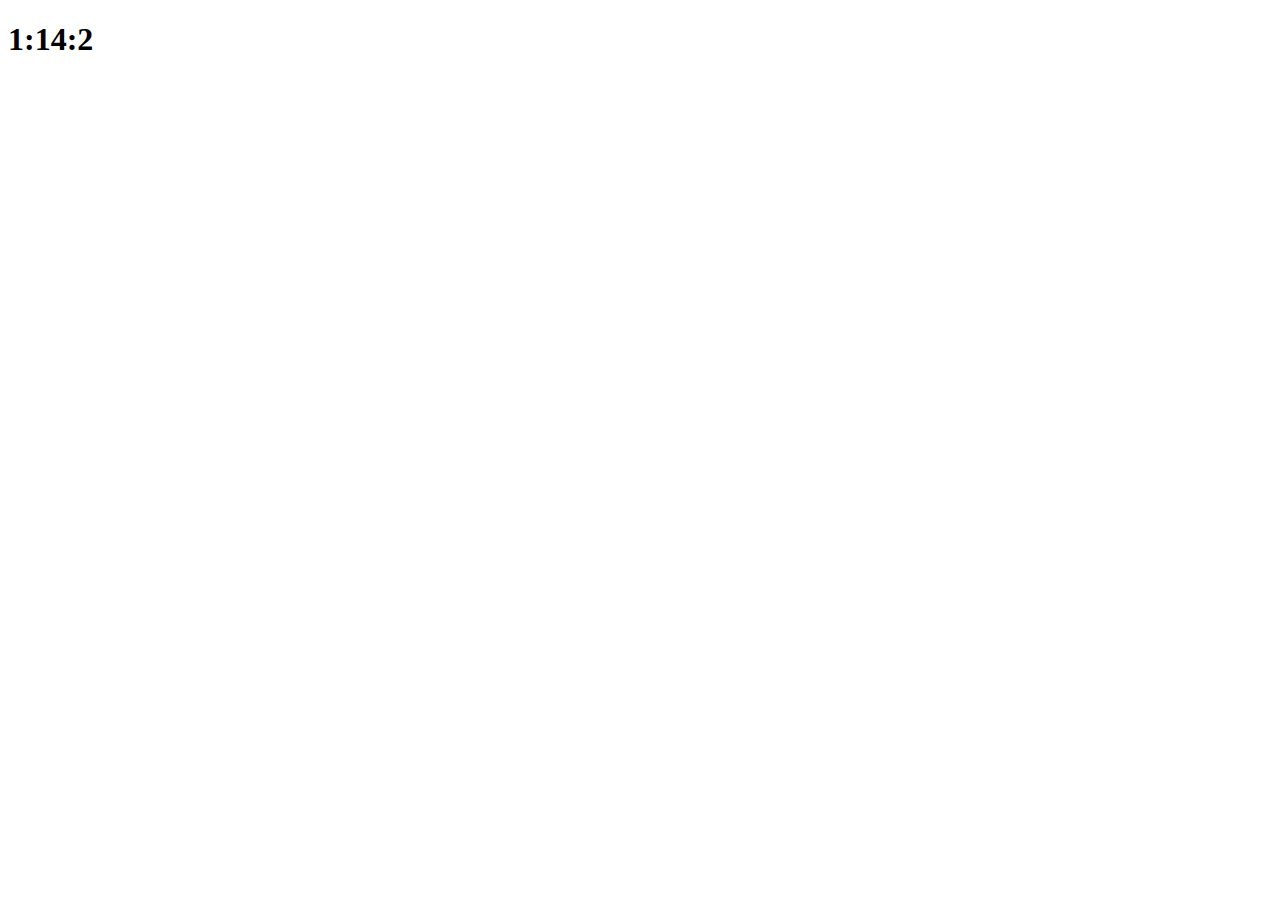
==== index.html @ 5f1563ce "시계 생성" ====
<!DOCTYPE html>
<html>
    <head>
        <title>Something</title>
        <link rel="stylesheet" href="index.css" />
    </head>
    <body>
        <!--이름은 js-clock으로 하는 이유 : css와 js 둘다 쓰려고-->
        <div class="js-clock">
            <h1>00:00</h1>
        </div>
        <script src="clock.js"></script>
    </body>
</html>
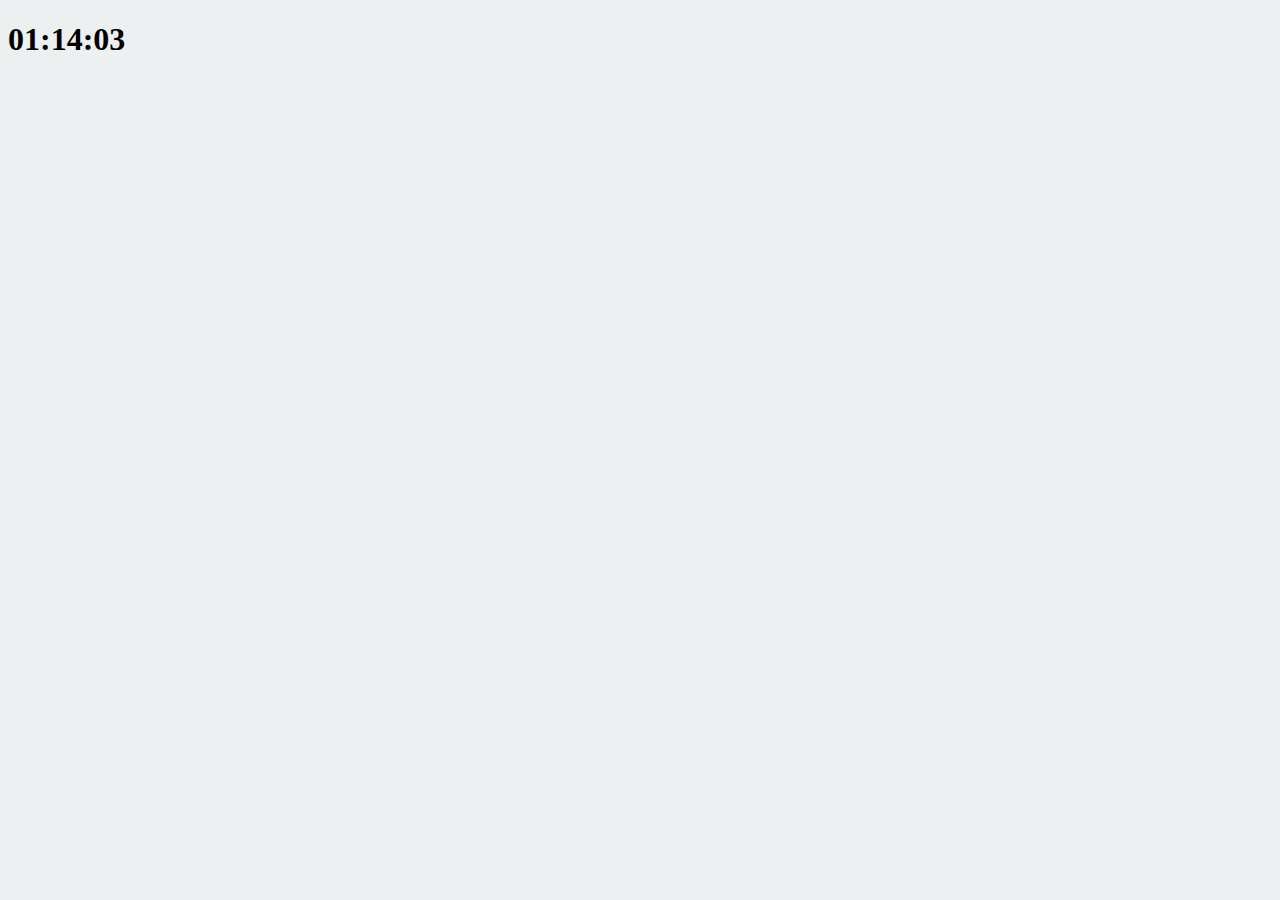
==== commit c8b29f37: "3.2 Saving the User Name 1/2" ====
--- a/index.html
+++ b/index.html
@@ -9,6 +9,11 @@
         <div class="js-clock">
             <h1>00:00</h1>
         </div>
+        <form class="js-form form">
+            <input type="text" placeholder="What is your name?" />
+        </form>
+        <h4 class="js-greetings greetings"></h4>
         <script src="clock.js"></script>
+        <script src="greeting.js"></script>
     </body>
 </html>--- a/index.css
+++ b/index.css
@@ -0,0 +1,25 @@
+body{
+    background-color: #ecf0f1;
+}
+
+.btn{
+    cursor: pointer;
+}
+
+.h1{
+    color: #34495e;
+    transition : color 0.5s ease-in-out;
+}
+
+.clicked{
+    color: #7f8c8d;
+}
+
+.form,
+.greetings{
+    display:none;
+}
+
+.showing{
+    display:block;
+}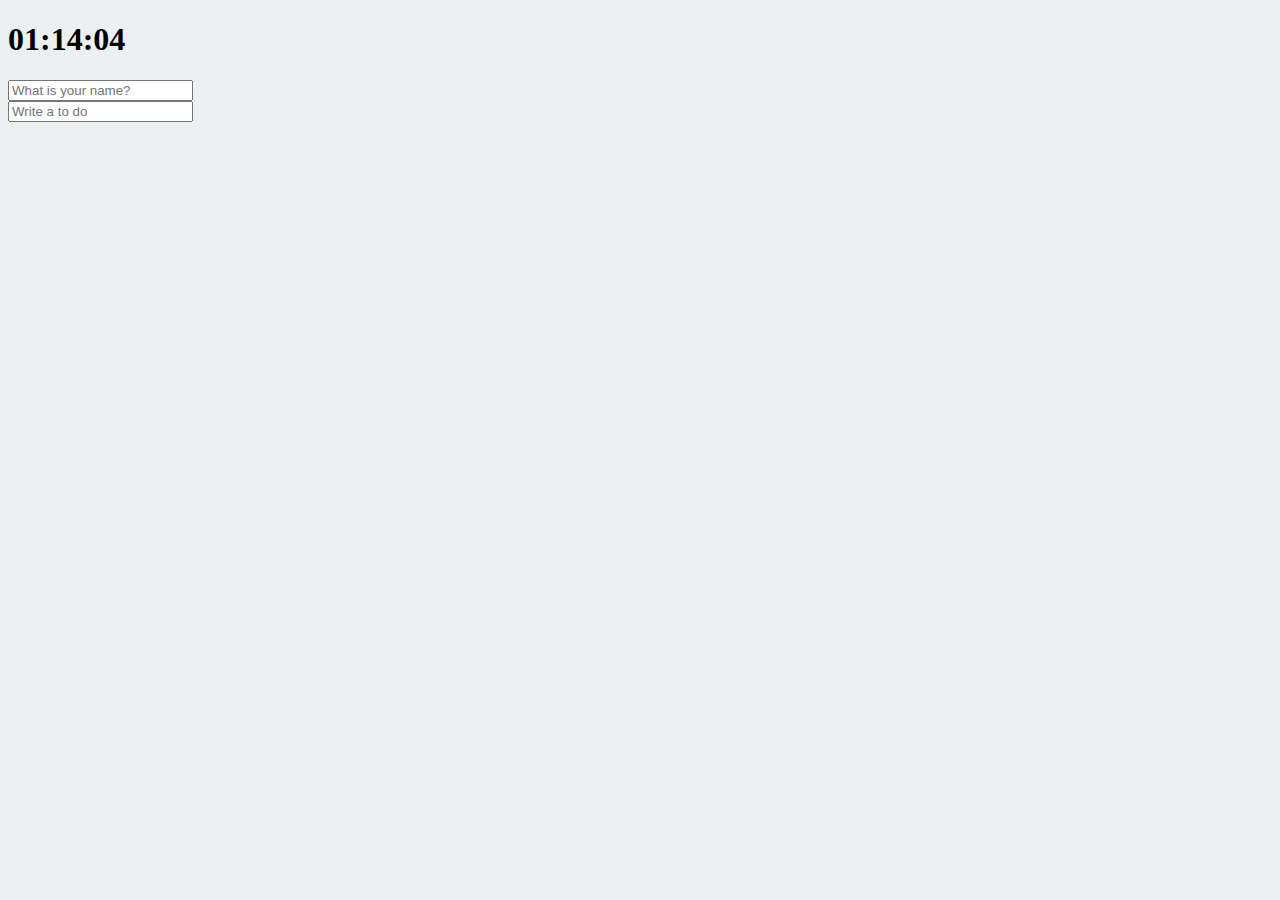
==== commit 6bd8ca2f: "3.5까지 수강(toDO리스트 생성)" ====
--- a/index.html
+++ b/index.html
@@ -2,6 +2,7 @@
 <html>
     <head>
         <title>Something</title>
+        <meta charest="utf-8">
         <link rel="stylesheet" href="index.css" />
     </head>
     <body>
@@ -13,7 +14,14 @@
             <input type="text" placeholder="What is your name?" />
         </form>
         <h4 class="js-greetings greetings"></h4>
+        <form class="js-toDoForm">
+            <input type="text" placeholder="Write a to do" />
+        </form>
+        <ul class="js-toDoList">
+
+        </ul>
         <script src="clock.js"></script>
         <script src="greeting.js"></script>
+        <script src="todo.js"></script>
     </body>
 </html>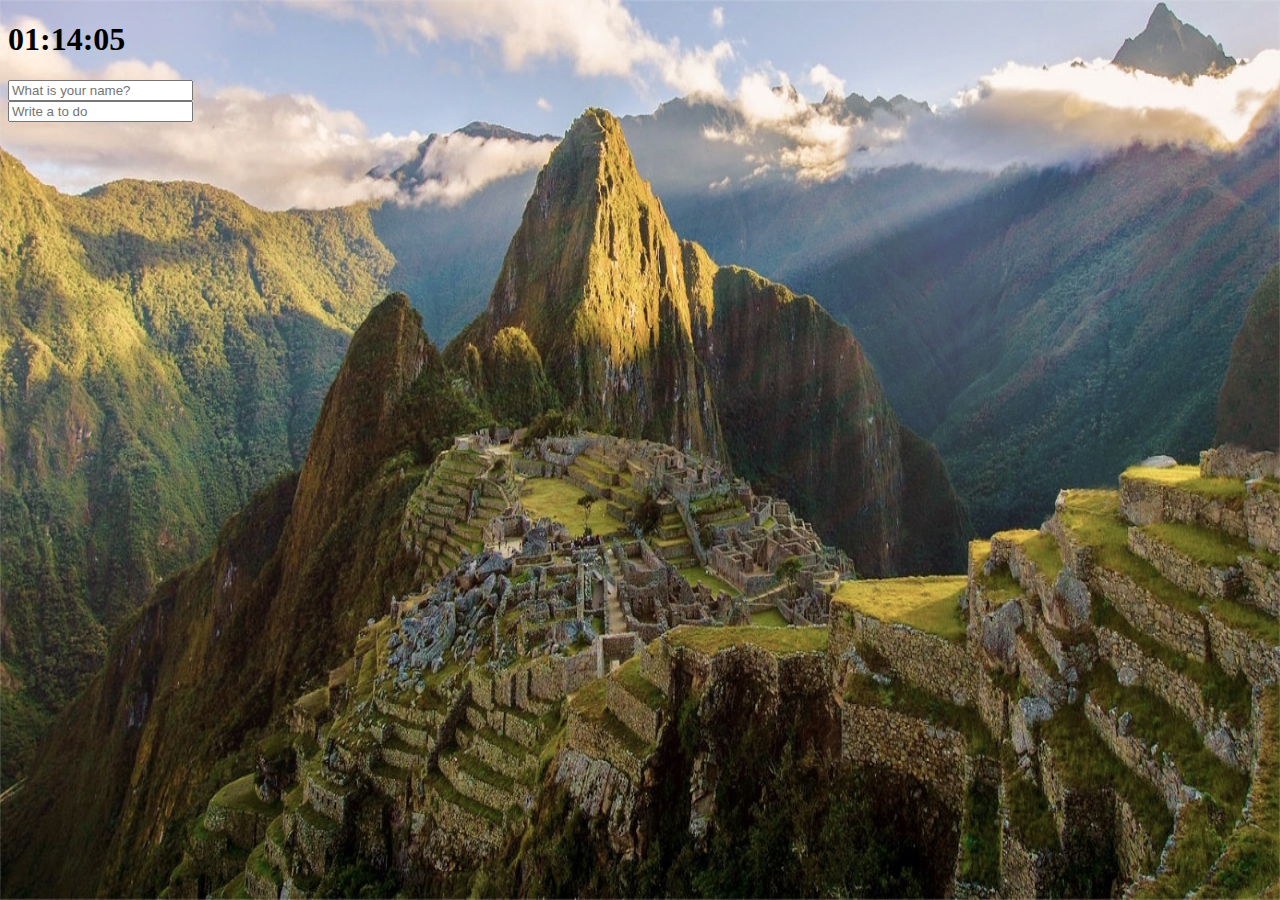
==== commit b40c5eea: "~3.7 Image Background까지" ====
--- a/index.html
+++ b/index.html
@@ -23,5 +23,6 @@
         <script src="clock.js"></script>
         <script src="greeting.js"></script>
         <script src="todo.js"></script>
+        <script src="bg.js"></script>
     </body>
 </html>--- a/index.css
+++ b/index.css
@@ -1,5 +1,5 @@
 body{
-    background-color: #ecf0f1;
+    background-color: #2c3e50;
 }
 
 .btn{
@@ -22,4 +22,23 @@
 
 .showing{
     display:block;
+}
+
+@keyframes fadeIn{
+    from{
+        opacity : 0;
+    }
+    to{
+        opacity : 1;
+    }
+}
+
+.bgImage{
+    position: absolute;
+    top: 0;
+    left: 0;
+    width: 100%;
+    height: 100%;
+    z-index: -1;
+    animation: fadeIn 0.5s linear;
 }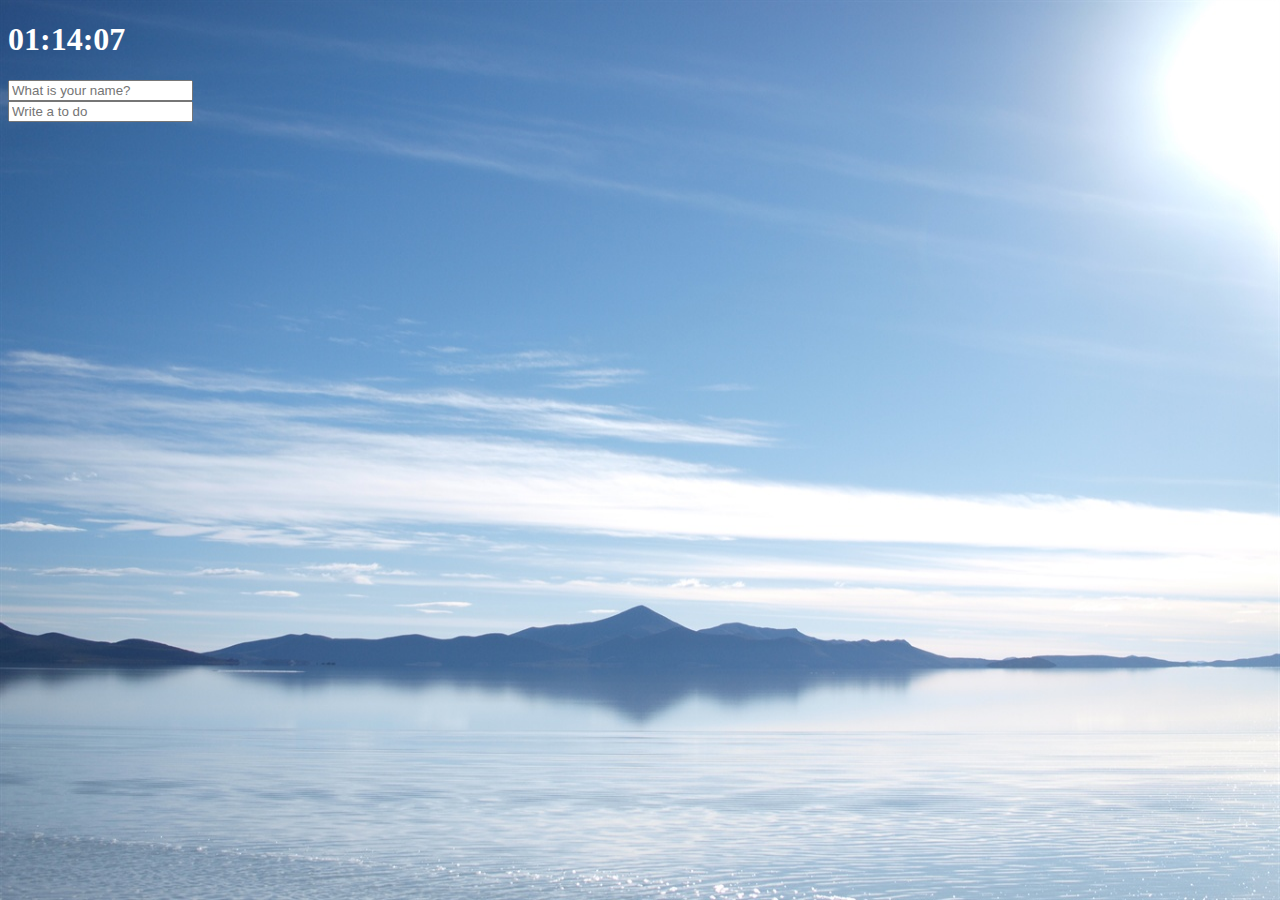
==== commit d321e102: "크롬 시계앱 완성" ====
--- a/index.html
+++ b/index.html
@@ -18,11 +18,12 @@
             <input type="text" placeholder="Write a to do" />
         </form>
         <ul class="js-toDoList">
-
         </ul>
+        <spanc class="js-weather"></spanc>
         <script src="clock.js"></script>
         <script src="greeting.js"></script>
         <script src="todo.js"></script>
         <script src="bg.js"></script>
+        <script src="weather.js"></script>
     </body>
 </html>--- a/index.css
+++ b/index.css
@@ -41,4 +41,12 @@
     height: 100%;
     z-index: -1;
     animation: fadeIn 0.5s linear;
+}
+
+.js-clock,
+.js-form,
+.js-toDoList,
+.js-weather,
+.js-greetings{
+    color:white;
 }